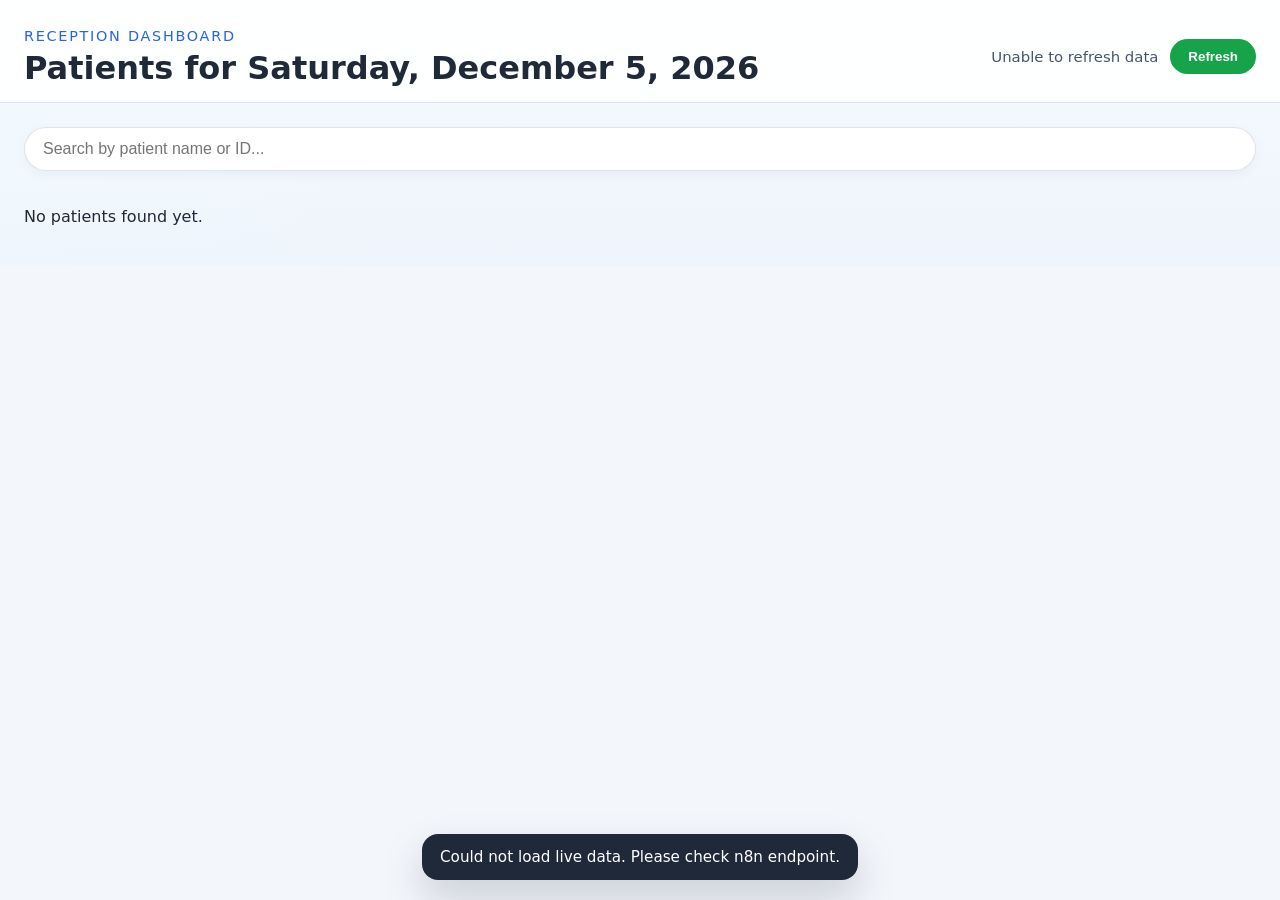
==== index.html @ f2a107e1 "Initial commit: MediFlow Patient Dashboard" ====
<!DOCTYPE html>
<html lang="en">
<head>
  <meta charset="UTF-8" />
  <meta name="viewport" content="width=device-width, initial-scale=1.0" />
  <title>Patients Dashboard</title>
  <link rel="stylesheet" href="styles.css" />
</head>
<body>
  <header class="page-header">
    <div class="page-header__content">
      <div>
        <p class="eyebrow">Reception Dashboard</p>
        <h1 id="page-title">Patients for</h1>
      </div>
      <div class="header-actions">
        <span id="refresh-status" class="small-text">Loading…</span>
        <button id="refresh-button" class="primary-button">Refresh</button>
      </div>
    </div>
  </header>

  <main class="page-main">
    <div class="search-bar">
      <input type="text" id="search-input" placeholder="Search by patient name or ID..." aria-label="Search patients" />
    </div>
    <section id="dashboard-grid" class="dashboard-grid" aria-live="polite"></section>
  </main>

  <div id="toast" class="toast hidden" role="status" aria-live="polite"></div>

  <script src="app.js"></script>
</body>
</html>
---- styles.css ----
:root {
  color-scheme: light;
  font-family: Inter, system-ui, -apple-system, BlinkMacSystemFont, "Segoe UI", sans-serif;
  background: #f3f6fb;
  color: #1f2937;
}

* {
  box-sizing: border-box;
}

html, body {
  min-height: 100%;
}

body {
  margin: 0;
  padding: 0;
  background: radial-gradient(circle at top left, rgba(240, 248, 255, 0.85), transparent 35%),
    linear-gradient(180deg, #f7fbff 0%, #eef4fb 100%);
}

.page-header {
  padding: 28px 24px 16px;
  background: rgba(255, 255, 255, 0.88);
  backdrop-filter: blur(12px);
  border-bottom: 1px solid #dbe4ee;
}

.page-header__content {
  max-width: 1280px;
  margin: 0 auto;
  display: flex;
  align-items: center;
  justify-content: space-between;
  gap: 16px;
}

.eyebrow {
  margin: 0 0 8px;
  font-size: 0.9rem;
  letter-spacing: 0.12em;
  text-transform: uppercase;
  color: #2563eb;
}

h1 {
  margin: 0;
  font-size: clamp(2rem, 2.5vw, 2.8rem);
  line-height: 1.05;
}

.header-actions {
  display: flex;
  align-items: center;
  gap: 12px;
}

.small-text {
  color: #475569;
  font-size: 0.93rem;
}

.primary-button,
.secondary-button,
.override-button {
  border: none;
  border-radius: 999px;
  padding: 10px 18px;
  font-weight: 600;
  cursor: pointer;
}

.primary-button {
  background: #16a34a;
  color: white;
}

.secondary-button {
  background: #3b82f6;
  color: white;
}

.override-button {
  background: #ffc9d9;
  color: #c2185b;
}

.page-main {
  max-width: 1280px;
  margin: 0 auto;
  padding: 24px;
}

.dashboard-grid {
  display: grid;
  grid-template-columns: repeat(3, minmax(0, 1fr));
  gap: 20px;
}

.category-card {
  background: rgba(255, 255, 255, 0.98);
  border: 1px solid rgba(148, 163, 184, 0.22);
  border-radius: 22px;
  box-shadow: 0 20px 60px rgba(15, 23, 42, 0.06);
  padding: 22px;
  width: 100%;
  aspect-ratio: 1 / 1;
  display: flex;
  flex-direction: column;
  overflow: hidden;
}

.category-card__title {
  margin: 0 0 16px;
  font-size: 1.15rem;
  color: #0f172a;
}

.patient-list {
  display: grid;
  gap: 14px;
  margin: 0;
  padding: 0 8px 0 0;
  list-style: none;
  flex: 1;
  overflow-y: auto;
}

.patient-card {
  display: grid;
  grid-template-columns: 1fr auto;
  gap: 12px;
  align-items: center;
  padding: 14px 16px;
  border-radius: 18px;
  background: #f8fbff;
  border: 1px solid rgba(148, 163, 184, 0.14);
}

.patient-card__main {
  display: grid;
  gap: 6px;
}

.patient-card__meta {
  display: flex;
  flex-wrap: wrap;
  align-items: center;
  gap: 8px;
  color: #475569;
  font-size: 0.92rem;
}

.patient-link {
  color: #0f172a;
  text-decoration: none;
  font-weight: 600;
}

.patient-link:hover {
  text-decoration: underline;
}

.badge {
  display: inline-flex;
  align-items: center;
  justify-content: center;
  border-radius: 999px;
  padding: 4px 12px;
  font-size: 0.8rem;
  font-weight: 700;
}

.badge.low {
  background: #dbeafe;
  color: #1d4ed8;
}

.badge.medium {
  background: #fef3c7;
  color: #92400e;
}

.badge.high {
  background: #fee2e2;
  color: #991b1b;
}

.patient-actions {
  display: grid;
  gap: 8px;
  justify-content: end;
}

.patient-actions button {
  width: 100%;
  min-width: 120px;
}

.status-pill {
  border-radius: 999px;
  padding: 4px 10px;
  background: #e2e8f0;
  color: #334155;
  font-size: 0.82rem;
  font-weight: 600;
}

.toast {
  position: fixed;
  bottom: 20px;
  left: 50%;
  transform: translateX(-50%);
  padding: 14px 18px;
  border-radius: 16px;
  background: rgba(15, 23, 42, 0.92);
  color: white;
  font-size: 0.95rem;
  box-shadow: 0 18px 40px rgba(15, 23, 42, 0.18);
  transition: transform 0.25s ease, opacity 0.25s ease;
}

.toast.hidden {
  opacity: 0;
  pointer-events: none;
  transform: translateX(-50%) translateY(20px);
}

@media (max-width: 1080px) {
  .dashboard-grid {
    grid-template-columns: repeat(2, minmax(0, 1fr));
  }
}

@media (max-width: 760px) {
  .page-header,
  .page-main {
    padding-left: 16px;
    padding-right: 16px;
  }

  .page-header__content {
    flex-direction: column;
    align-items: flex-start;
  }

  .dashboard-grid {
    grid-template-columns: 1fr;
  }

  .patient-card {
    grid-template-columns: 1fr;
  }

  .patient-actions {
    justify-content: stretch;
  }
}


.search-bar {
  margin-bottom: 20px;
}

.search-bar input {
  width: 100%;
  padding: 12px 18px;
  border: 1px solid rgba(148, 163, 184, 0.3);
  border-radius: 999px;
  font-size: 1rem;
  background: rgba(255, 255, 255, 0.98);
  box-shadow: 0 4px 12px rgba(15, 23, 42, 0.04);
  outline: none;
  transition: border-color 0.2s;
}

.search-bar input:focus {
  border-color: #3b82f6;
}
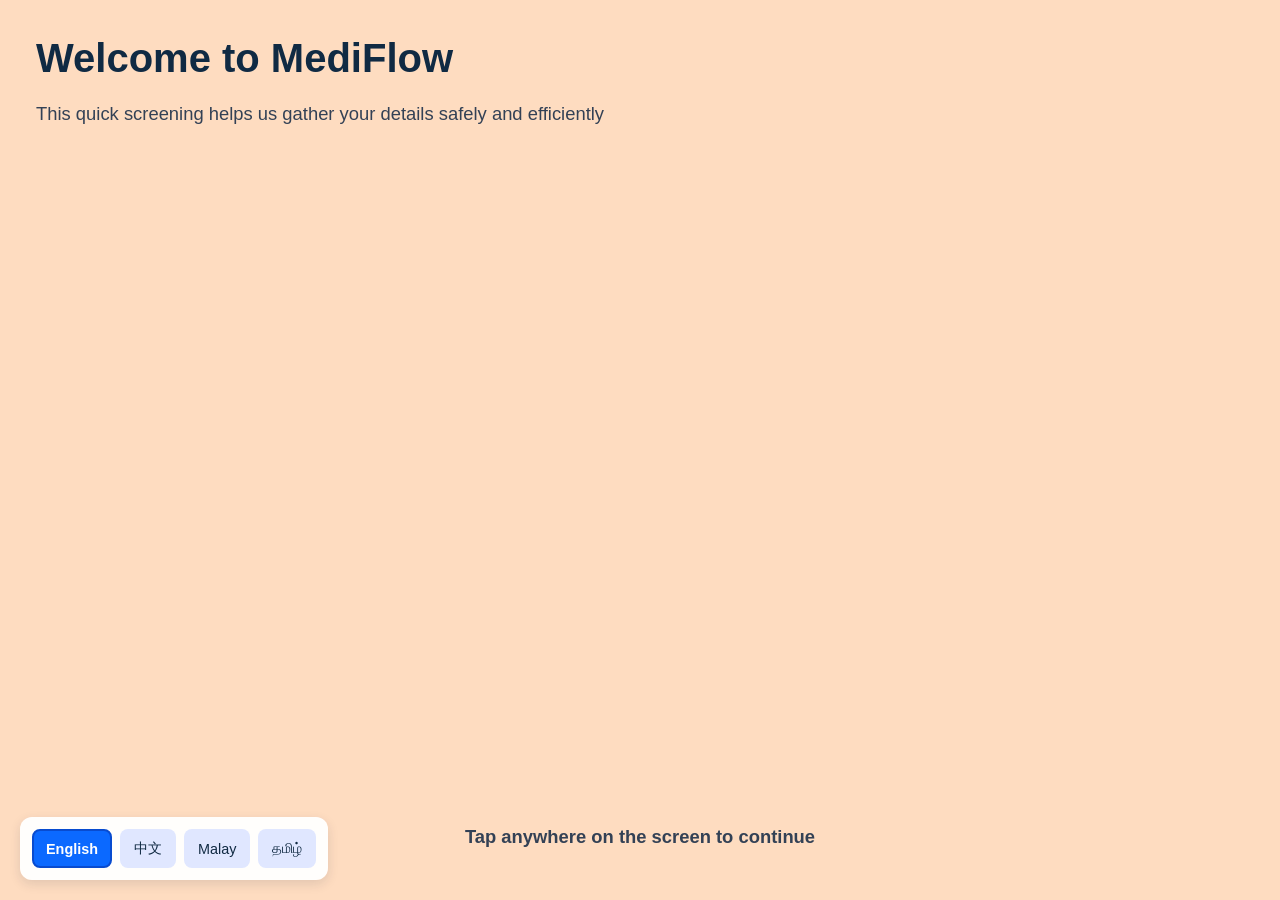
==== commit 0fd71208: "Add files via upload" ====
--- a/index.html
+++ b/index.html
@@ -1,34 +1,198 @@
-<!DOCTYPE html>
-<html lang="en">
-<head>
-  <meta charset="UTF-8" />
-  <meta name="viewport" content="width=device-width, initial-scale=1.0" />
-  <title>Patients Dashboard</title>
-  <link rel="stylesheet" href="styles.css" />
-</head>
-<body>
-  <header class="page-header">
-    <div class="page-header__content">
-      <div>
-        <p class="eyebrow">Reception Dashboard</p>
-        <h1 id="page-title">Patients for</h1>
-      </div>
-      <div class="header-actions">
-        <span id="refresh-status" class="small-text">Loading…</span>
-        <button id="refresh-button" class="primary-button">Refresh</button>
-      </div>
-    </div>
-  </header>
-
-  <main class="page-main">
-    <div class="search-bar">
-      <input type="text" id="search-input" placeholder="Search by patient name or ID..." aria-label="Search patients" />
-    </div>
-    <section id="dashboard-grid" class="dashboard-grid" aria-live="polite"></section>
-  </main>
-
-  <div id="toast" class="toast hidden" role="status" aria-live="polite"></div>
-
-  <script src="app.js"></script>
-</body>
-</html>
+<!DOCTYPE html>
+<html lang="en">
+  <head>
+    <meta charset="UTF-8" />
+    <meta name="viewport" content="width=device-width, initial-scale=1.0" />
+    <title>Symptom Screening Form</title>
+    <link rel="stylesheet" href="style.css" />
+  </head>
+  <body>
+    <main class="page-container">
+      <div class="pages">
+        <!-- Page 0: Welcome -->
+        <div class="page" data-page="0">
+          <div class="card">
+            <h2 data-i18n="welcome_title">Welcome to MediFlow</h2>
+            <p data-i18n="welcome_text">This quick screening helps us gather your details safely and efficiently.</p>
+            <p class="tap-hint" data-i18n="tap_hint">Tap anywhere on the screen to continue</p>
+          </div>
+        </div>
+
+        <!-- Page 1: NRIC -->
+        <div class="page" data-page="1">
+          <div class="card">
+            <h2 data-i18n="nric_title">Enter Your NRIC</h2>
+            <form id="page-1-form">
+              <div class="form-group">
+                <label for="nric" data-i18n="nric_label">NRIC</label>
+                <input id="nric" name="nric" type="text" maxlength="4" pattern="[A-Za-z0-9]{4}" placeholder="Last 4 chars" required />
+              </div>
+              <p class="tap-hint" data-i18n="tap_hint">Tap anywhere on the screen to continue</p>
+            </form>
+          </div>
+        </div>
+        <div class="page" data-page="2" style="display:none;">
+          <div class="card">
+            <h2 data-i18n="name_title">Enter Your Name</h2>
+            <form id="page-2-form">
+              <div class="form-group">
+                <label data-i18n="name_label">Name</label>
+                <input type="text" name="name" placeholder="Enter Your Name" required />
+              </div>
+              <div class="button-group">
+                <button type="button" class="btn-prev" data-i18n="previous">Previous</button>
+                <button type="button" class="btn-next" data-i18n="next">Next</button>
+              </div>
+            </form>
+          </div>
+        </div>
+        <!-- Page 2: Overseas Travel -->
+        <div class="page" data-page="3">
+          <div class="card">
+            <h2 data-i18n="overseas_title">Overseas Travel</h2>
+            <form id="page-3-form">
+              <div class="form-group">
+                <label data-i18n="overseas_label">Have you been overseas in the past few days?</label>
+                <div class="option-row">
+                  <label>
+                    <input type="radio" name="overseas" value="yes" required />
+                    <span data-i18n="yes">Yes</span>
+                  </label>
+                  <label>
+                    <input type="radio" name="overseas" value="no" />
+                    <span data-i18n="no">No</span>
+                  </label>
+                </div>
+              </div>
+              <div class="button-group">
+                <button type="button" class="btn-prev" data-i18n="previous">Previous</button>
+                <button type="button" class="btn-next" data-i18n="next">Next</button>
+              </div>
+            </form>
+          </div>
+        </div>
+
+        <!-- Page 3: Symptoms Checklist -->
+        <div class="page" data-page="4">
+          <div class="card">
+            <h2 data-i18n="symptoms_title">Do you have any of these symptoms?</h2>
+            <form id="page-4-form">
+              <div class="form-group">
+                <label class="checkbox-label">
+                  <input type="checkbox" name="symptoms" value="cough" />
+                  <span data-i18n="symptom_cough">Cough</span>
+                </label>
+                <label class="checkbox-label">
+                  <input type="checkbox" name="symptoms" value="fever" />
+                  <span data-i18n="symptom_fever">Fever</span>
+                </label>
+                <label class="checkbox-label">
+                  <input type="checkbox" name="symptoms" value="sore throat" />
+                  <span data-i18n="symptom_sore_throat">Sore Throat</span>
+                </label>
+                <label class="checkbox-label">
+                  <input type="checkbox" name="symptoms" value="runny nose" />
+                  <span data-i18n="symptom_runny_nose">Runny Nose</span>
+                </label>
+              </div>
+              <div class="button-group">
+                <button type="button" class="btn-prev" data-i18n="previous">Previous</button>
+                <button type="button" class="btn-next" data-i18n="next">Next</button>
+              </div>
+            </form>
+          </div>
+        </div>
+
+        <!-- Page 4: Fever Severity -->
+        <div class="page" data-page="5">
+          <div class="card">
+            <h2 data-i18n="fever_title">Fever Temperature</h2>
+            <form id="page-5-form">
+              <div class="form-group">
+                <label data-i18n="fever_label">Do you have a fever above 38°C?</label>
+                <div class="option-row">
+                  <label>
+                    <input type="radio" name="high_fever" value="yes" required />
+                    <span data-i18n="yes">Yes</span>
+                  </label>
+                  <label>
+                    <input type="radio" name="high_fever" value="no" />
+                    <span data-i18n="no">No</span>
+                  </label>
+                </div>
+              </div>
+              <div class="button-group">
+                <button type="button" class="btn-prev" data-i18n="previous">Previous</button>
+                <button type="button" class="btn-next" data-i18n="next">Next</button>
+              </div>
+            </form>
+          </div>
+        </div>
+
+        <!-- Page 5: Any Other Symptoms? -->
+        <div class="page" data-page="6">
+          <div class="card">
+            <h2 data-i18n="other_symptoms_title">Other Symptoms</h2>
+            <form id="page-6-form">
+              <div class="form-group">
+                <label data-i18n="other_symptoms_label">Do you have any other symptoms you want to include?</label>
+                <div class="option-row">
+                  <label>
+                    <input type="radio" name="other_symptoms" value="yes" required />
+                    <span data-i18n="yes">Yes</span>
+                  </label>
+                  <label>
+                    <input type="radio" name="other_symptoms" value="no" />
+                    <span data-i18n="no">No</span>
+                  </label>
+                </div>
+              </div>
+              <div class="button-group">
+                <button type="button" class="btn-prev" data-i18n="previous">Previous</button>
+                <button type="button" class="btn-next" data-i18n="next">Next</button>
+              </div>
+            </form>
+          </div>
+        </div>
+
+        <!-- Page 6: Additional Symptoms (Conditional) -->
+        <div class="page" data-page="7" style="display: none;">
+          <div class="card">
+            <h2 data-i18n="additional_symptoms_title">Describe Your Symptoms</h2>
+            <form id="page-7-form">
+              <div class="form-group">
+                <label for="additional-symptoms" data-i18n="additional_symptoms_label">Please describe any additional symptoms</label>
+                <textarea id="additional-symptoms" name="additional_symptoms" placeholder="e.g., cough, headache, body ache..."></textarea>
+              </div>
+              <div class="button-group">
+                <button type="button" class="btn-prev" data-i18n="previous">Previous</button>
+                <button type="button" class="btn-next" data-i18n="next">Next</button>
+              </div>
+            </form>
+          </div>
+        </div>
+
+        <!-- Page 7: Confirmation -->
+        <div class="page" data-page="8" style="display: none;">
+          <div class="card">
+            <h2 data-i18n="confirmation_title">Confirm Your Information</h2>
+            <div id="confirmation-summary" class="confirmation-summary"></div>
+            <div class="button-group">
+              <button type="button" class="btn-prev" data-i18n="previous">Previous</button>
+              <button type="button" id="btn-submit" class="btn-submit" data-i18n="submit">Submit</button>
+            </div>
+          </div>
+        </div>
+      </div>
+
+      <!-- Language Selector -->
+      <div class="language-selector">
+        <button class="lang-btn" data-lang="en" data-i18n="lang_en">English</button>
+        <button class="lang-btn" data-lang="zh" data-i18n="lang_zh">中文</button>
+        <button class="lang-btn" data-lang="ms" data-i18n="lang_ms">Malay</button>
+        <button class="lang-btn" data-lang="ta" data-i18n="lang_ta">தமிழ்</button>
+      </div>
+    </main>
+    <script src="app.js"></script>
+  </body>
+</html>
--- a/style.css
+++ b/style.css
@@ -0,0 +1,341 @@
+:root {
+  color-scheme: light;
+  font-family: "Segoe UI", Roboto, Arial, sans-serif;
+  background: #f4f8fb;
+  color: #14213d;
+  line-height: 1.6;
+}
+
+* {
+  box-sizing: border-box;
+}
+
+html, body {
+  margin: 0;
+  min-height: 100%;
+}
+
+body {
+  padding: 0;
+  min-height: 100vh;
+}
+
+.page-container {
+  width: 100%;
+  min-height: 100vh;
+  margin: 0;
+  position: relative;
+  padding: 0;
+}
+
+.pages {
+  display: flex;
+  flex-direction: column;
+  min-height: 100vh;
+}
+
+.page {
+  display: none;
+  min-height: 100vh;
+  display: flex;
+  align-items: stretch;
+  justify-content: center;
+}
+
+.page.active {
+  display: flex;
+}
+
+.card {
+  border-radius: 0;
+  background: #fedcc0;
+  padding: 36px;
+  box-shadow: none;
+  width: 100%;
+  min-height: 100vh;
+  display: flex;
+  flex-direction: column;
+  justify-content: flex-start;
+  position: relative;
+}
+
+.card h2 {
+  margin-top: 0;
+  margin-bottom: 18px;
+  color: #102a43;
+  align-self: flex-start;
+  text-align: left;
+  font-size: 2.5rem;
+  line-height: 1.1;
+  font-weight: 800;
+}
+
+.card p {
+  font-size: 1.15rem;
+  line-height: 1.7;
+  color: #334155;
+  max-width: 590px;
+  margin: 0 0 16px;
+}
+
+.form-group {
+  display: grid;
+  gap: 10px;
+  margin-bottom: 18px;
+}
+
+.option-row {
+  display: flex;
+  gap: 18px;
+  flex-wrap: wrap;
+}
+
+.option-row label {
+  display: flex;
+  gap: 8px;
+  align-items: center;
+  font-weight: 500;
+  color: #102a43;
+  cursor: pointer;
+}
+
+.checkbox-label {
+  display: flex;
+  gap: 10px;
+  align-items: center;
+  font-weight: 600;
+  color: #0b2545;
+  cursor: pointer;
+}
+
+label {
+  font-weight: 600;
+  color: #0b2545;
+}
+
+input,
+textarea,
+select {
+  width: 100%;
+  border: 2px solid #000000;
+  border-radius: 14px;
+  padding: 14px 16px;
+  font-size: 1rem;
+  background: #ffe7d9;
+  color: #102a43;
+}
+
+input[type="radio"],
+input[type="checkbox"] {
+  width: auto;
+}
+
+textarea {
+  min-height: 140px;
+  resize: vertical;
+  font-family: inherit;
+}
+
+button {
+  border: none;
+  border-radius: 14px;
+  background: #ffe7d9;
+  color: #ffe7d9;
+  padding: 16px 24px;
+  font-size: 1rem;
+  cursor: pointer;
+  transition: transform 160ms ease, box-shadow 160ms ease, background 160ms ease;
+}
+
+button:hover,
+button:focus-visible {
+  background: #084bcf;
+  box-shadow: 0 12px 22px rgba(11, 105, 255, 0.24);
+}
+
+button:disabled {
+  opacity: 0.72;
+  cursor: not-allowed;
+  background: #7c9cff;
+}
+
+.button-group {
+  display: flex;
+  gap: 12px;
+  margin-top: auto;
+  padding-top: 24px;
+  justify-content: flex-end;
+  position: absolute;
+  left: 36px;
+  right: 36px;
+  bottom: 104px;
+}
+
+.tap-hint {
+  position: absolute;
+  left: 50%;
+  bottom: 32px;
+  transform: translateX(-50%);
+  text-align: center;
+  margin: 0;
+  color: #64748b;
+  font-weight: 600;
+}
+
+.button-group button {
+  flex: 1;
+}
+
+.btn-next,
+.btn-submit {
+  background: #0b69ff;
+}
+
+.btn-prev {
+  background: #6b7280;
+}
+
+.btn-prev:hover,
+.btn-prev:focus-visible {
+  background: #4b5563;
+}
+
+.confirmation-summary {
+  background: #ffe7d9;
+  border-radius: 20px;
+  padding: 20px;
+  margin-bottom: 24px;
+  border: 2px solid #000000;
+}
+
+.summary-section {
+  padding: 12px 0;
+  border-bottom: 1px solid #dce5f0;
+  color: #0f3d64;
+}
+
+.summary-section:last-child {
+  border-bottom: none;
+}
+
+.summary-section strong {
+  display: block;
+  margin-bottom: 6px;
+  color: #102a43;
+}
+
+.language-selector {
+  position: fixed;
+  bottom: 20px;
+  left: 20px;
+  display: flex;
+  gap: 8px;
+  background: rgba(255, 255, 255, 0.95);
+  padding: 12px;
+  border-radius: 12px;
+  box-shadow: 0 4px 12px rgba(20, 33, 61, 0.12);
+  z-index: 1000;
+}
+
+.lang-btn {
+  background: #e0e7ff;
+  color: #102a43;
+  padding: 8px 12px;
+  border-radius: 8px;
+  font-size: 0.9rem;
+  cursor: pointer;
+  transition: all 160ms ease;
+  border: 2px solid transparent;
+}
+
+.lang-btn:hover {
+  background: #d0d9ff;
+}
+
+.lang-btn[data-lang="en"]:hover,
+.lang-btn[data-lang="zh"]:hover,
+.lang-btn[data-lang="ms"]:hover,
+.lang-btn[data-lang="ta"]:hover {
+  transform: scale(1.05);
+}
+
+.lang-btn[style*="font-weight: bold"] {
+  background: #0b69ff;
+  color: white;
+  border-color: #084bcf;
+}
+
+.hidden {
+  display: none;
+}
+
+@media (max-width: 880px) {
+  .button-group {
+    flex-direction: column;
+  }
+
+  .button-group button {
+    width: 100%;
+  }
+}
+
+@media (max-width: 640px) {
+  .page-container {
+    padding: 0;
+  }
+
+  .pages {
+    min-height: 100vh;
+  }
+
+  .page {
+    min-height: 100vh;
+  }
+
+  .card {
+    padding: 20px;
+    min-height: 100vh;
+  }
+
+  .button-group {
+    left: 20px;
+    right: 20px;
+    bottom: 104px;
+  }
+
+  .language-selector {
+    left: 10px;
+    bottom: 10px;
+    flex-wrap: wrap;
+    width: calc(100% - 20px);
+  }
+
+  .lang-btn {
+    flex: 1;
+    min-width: 60px;
+  }
+
+  button {
+    padding: 12px 16px;
+    font-size: 0.9rem;
+  }
+}
+
+.logout-btn {
+  position: fixed;
+  bottom: 20px;
+  right: 20px;
+  background: #dc2626; /* red */
+  color: #fff;
+  padding: 12px 18px;
+  border-radius: 8px;
+  font-size: 0.95rem;
+  cursor: pointer;
+  box-shadow: 0 4px 12px rgba(0,0,0,0.15);
+  z-index: 1000;
+  display: none; /* hidden on first page */
+}
+
+.logout-btn:hover {
+  background: #b91c1c;
+}
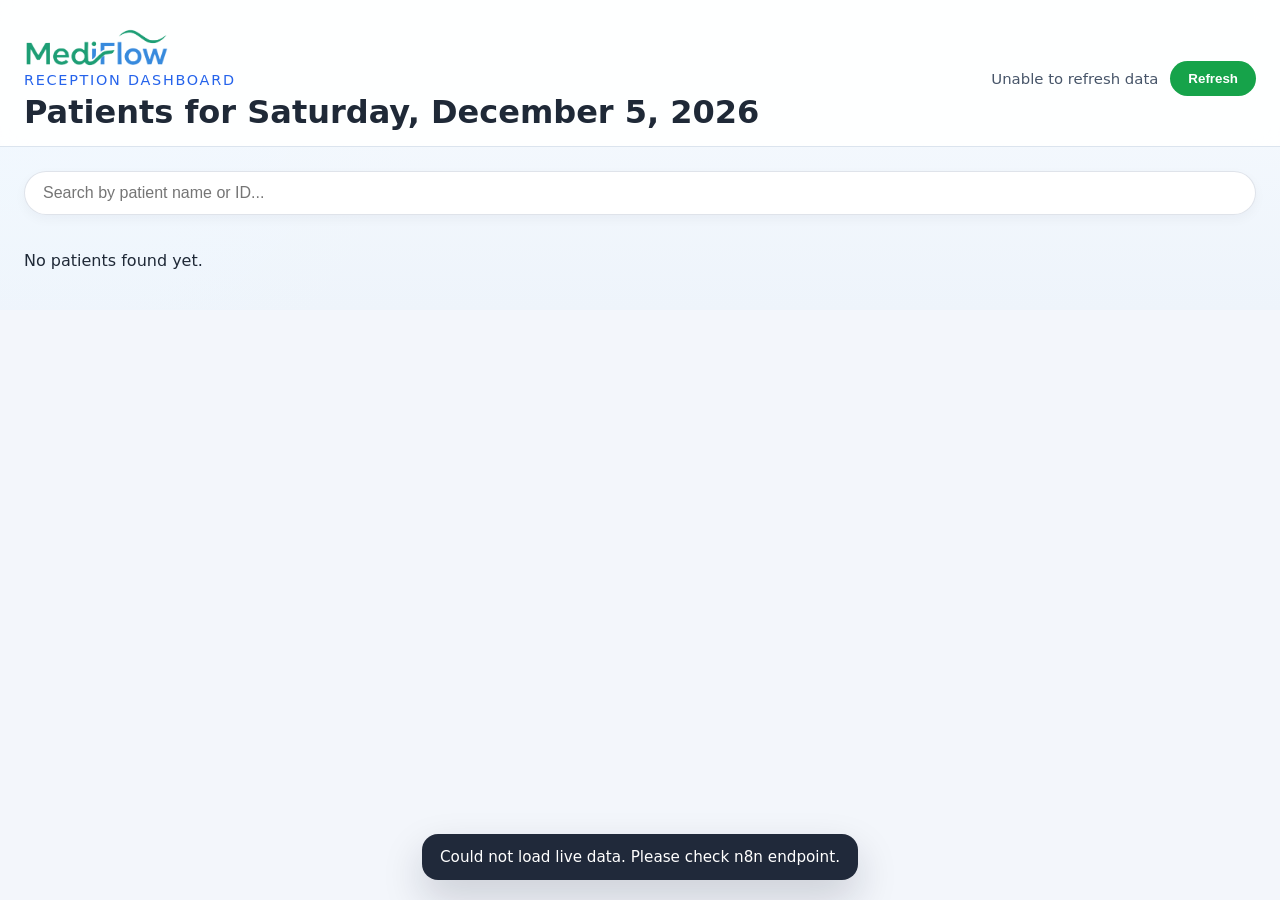
==== commit 8d808326: "Update dashboard: emergency button, search, countdown, EDM, telegram bot workflow" ====
--- a/index.html
+++ b/index.html
@@ -1,198 +1,37 @@
-<!DOCTYPE html>
-<html lang="en">
-  <head>
-    <meta charset="UTF-8" />
-    <meta name="viewport" content="width=device-width, initial-scale=1.0" />
-    <title>Symptom Screening Form</title>
-    <link rel="stylesheet" href="style.css" />
-  </head>
-  <body>
-    <main class="page-container">
-      <div class="pages">
-        <!-- Page 0: Welcome -->
-        <div class="page" data-page="0">
-          <div class="card">
-            <h2 data-i18n="welcome_title">Welcome to MediFlow</h2>
-            <p data-i18n="welcome_text">This quick screening helps us gather your details safely and efficiently.</p>
-            <p class="tap-hint" data-i18n="tap_hint">Tap anywhere on the screen to continue</p>
-          </div>
-        </div>
-
-        <!-- Page 1: NRIC -->
-        <div class="page" data-page="1">
-          <div class="card">
-            <h2 data-i18n="nric_title">Enter Your NRIC</h2>
-            <form id="page-1-form">
-              <div class="form-group">
-                <label for="nric" data-i18n="nric_label">NRIC</label>
-                <input id="nric" name="nric" type="text" maxlength="4" pattern="[A-Za-z0-9]{4}" placeholder="Last 4 chars" required />
-              </div>
-              <p class="tap-hint" data-i18n="tap_hint">Tap anywhere on the screen to continue</p>
-            </form>
-          </div>
-        </div>
-        <div class="page" data-page="2" style="display:none;">
-          <div class="card">
-            <h2 data-i18n="name_title">Enter Your Name</h2>
-            <form id="page-2-form">
-              <div class="form-group">
-                <label data-i18n="name_label">Name</label>
-                <input type="text" name="name" placeholder="Enter Your Name" required />
-              </div>
-              <div class="button-group">
-                <button type="button" class="btn-prev" data-i18n="previous">Previous</button>
-                <button type="button" class="btn-next" data-i18n="next">Next</button>
-              </div>
-            </form>
-          </div>
-        </div>
-        <!-- Page 2: Overseas Travel -->
-        <div class="page" data-page="3">
-          <div class="card">
-            <h2 data-i18n="overseas_title">Overseas Travel</h2>
-            <form id="page-3-form">
-              <div class="form-group">
-                <label data-i18n="overseas_label">Have you been overseas in the past few days?</label>
-                <div class="option-row">
-                  <label>
-                    <input type="radio" name="overseas" value="yes" required />
-                    <span data-i18n="yes">Yes</span>
-                  </label>
-                  <label>
-                    <input type="radio" name="overseas" value="no" />
-                    <span data-i18n="no">No</span>
-                  </label>
-                </div>
-              </div>
-              <div class="button-group">
-                <button type="button" class="btn-prev" data-i18n="previous">Previous</button>
-                <button type="button" class="btn-next" data-i18n="next">Next</button>
-              </div>
-            </form>
-          </div>
-        </div>
-
-        <!-- Page 3: Symptoms Checklist -->
-        <div class="page" data-page="4">
-          <div class="card">
-            <h2 data-i18n="symptoms_title">Do you have any of these symptoms?</h2>
-            <form id="page-4-form">
-              <div class="form-group">
-                <label class="checkbox-label">
-                  <input type="checkbox" name="symptoms" value="cough" />
-                  <span data-i18n="symptom_cough">Cough</span>
-                </label>
-                <label class="checkbox-label">
-                  <input type="checkbox" name="symptoms" value="fever" />
-                  <span data-i18n="symptom_fever">Fever</span>
-                </label>
-                <label class="checkbox-label">
-                  <input type="checkbox" name="symptoms" value="sore throat" />
-                  <span data-i18n="symptom_sore_throat">Sore Throat</span>
-                </label>
-                <label class="checkbox-label">
-                  <input type="checkbox" name="symptoms" value="runny nose" />
-                  <span data-i18n="symptom_runny_nose">Runny Nose</span>
-                </label>
-              </div>
-              <div class="button-group">
-                <button type="button" class="btn-prev" data-i18n="previous">Previous</button>
-                <button type="button" class="btn-next" data-i18n="next">Next</button>
-              </div>
-            </form>
-          </div>
-        </div>
-
-        <!-- Page 4: Fever Severity -->
-        <div class="page" data-page="5">
-          <div class="card">
-            <h2 data-i18n="fever_title">Fever Temperature</h2>
-            <form id="page-5-form">
-              <div class="form-group">
-                <label data-i18n="fever_label">Do you have a fever above 38°C?</label>
-                <div class="option-row">
-                  <label>
-                    <input type="radio" name="high_fever" value="yes" required />
-                    <span data-i18n="yes">Yes</span>
-                  </label>
-                  <label>
-                    <input type="radio" name="high_fever" value="no" />
-                    <span data-i18n="no">No</span>
-                  </label>
-                </div>
-              </div>
-              <div class="button-group">
-                <button type="button" class="btn-prev" data-i18n="previous">Previous</button>
-                <button type="button" class="btn-next" data-i18n="next">Next</button>
-              </div>
-            </form>
-          </div>
-        </div>
-
-        <!-- Page 5: Any Other Symptoms? -->
-        <div class="page" data-page="6">
-          <div class="card">
-            <h2 data-i18n="other_symptoms_title">Other Symptoms</h2>
-            <form id="page-6-form">
-              <div class="form-group">
-                <label data-i18n="other_symptoms_label">Do you have any other symptoms you want to include?</label>
-                <div class="option-row">
-                  <label>
-                    <input type="radio" name="other_symptoms" value="yes" required />
-                    <span data-i18n="yes">Yes</span>
-                  </label>
-                  <label>
-                    <input type="radio" name="other_symptoms" value="no" />
-                    <span data-i18n="no">No</span>
-                  </label>
-                </div>
-              </div>
-              <div class="button-group">
-                <button type="button" class="btn-prev" data-i18n="previous">Previous</button>
-                <button type="button" class="btn-next" data-i18n="next">Next</button>
-              </div>
-            </form>
-          </div>
-        </div>
-
-        <!-- Page 6: Additional Symptoms (Conditional) -->
-        <div class="page" data-page="7" style="display: none;">
-          <div class="card">
-            <h2 data-i18n="additional_symptoms_title">Describe Your Symptoms</h2>
-            <form id="page-7-form">
-              <div class="form-group">
-                <label for="additional-symptoms" data-i18n="additional_symptoms_label">Please describe any additional symptoms</label>
-                <textarea id="additional-symptoms" name="additional_symptoms" placeholder="e.g., cough, headache, body ache..."></textarea>
-              </div>
-              <div class="button-group">
-                <button type="button" class="btn-prev" data-i18n="previous">Previous</button>
-                <button type="button" class="btn-next" data-i18n="next">Next</button>
-              </div>
-            </form>
-          </div>
-        </div>
-
-        <!-- Page 7: Confirmation -->
-        <div class="page" data-page="8" style="display: none;">
-          <div class="card">
-            <h2 data-i18n="confirmation_title">Confirm Your Information</h2>
-            <div id="confirmation-summary" class="confirmation-summary"></div>
-            <div class="button-group">
-              <button type="button" class="btn-prev" data-i18n="previous">Previous</button>
-              <button type="button" id="btn-submit" class="btn-submit" data-i18n="submit">Submit</button>
-            </div>
-          </div>
-        </div>
-      </div>
-
-      <!-- Language Selector -->
-      <div class="language-selector">
-        <button class="lang-btn" data-lang="en" data-i18n="lang_en">English</button>
-        <button class="lang-btn" data-lang="zh" data-i18n="lang_zh">中文</button>
-        <button class="lang-btn" data-lang="ms" data-i18n="lang_ms">Malay</button>
-        <button class="lang-btn" data-lang="ta" data-i18n="lang_ta">தமிழ்</button>
-      </div>
-    </main>
-    <script src="app.js"></script>
-  </body>
-</html>
+<!DOCTYPE html>
+<html lang="en">
+<head>
+  <meta charset="UTF-8" />
+  <meta name="viewport" content="width=device-width, initial-scale=1.0" />
+  <title>Patients Dashboard</title>
+  <link rel="stylesheet" href="styles.css" />
+</head>
+<body>
+  <header class="page-header">
+    <div class="page-header__content">
+      <div class="header-brand">
+        <div>
+          <img src="Promotional Package/mediflow_1st_generation_logo.png" alt="MediFlow" class="header-logo" />
+          <p class="eyebrow">Reception Dashboard</p>
+          <h1 id="page-title">Patients for</h1>
+        </div>
+      </div>
+      <div class="header-actions">
+        <span id="refresh-status" class="small-text">Loading…</span>
+        <button id="refresh-button" class="primary-button">Refresh</button>
+      </div>
+    </div>
+  </header>
+
+  <main class="page-main">
+    <div class="search-bar">
+      <input type="text" id="search-input" placeholder="Search by patient name or ID..." aria-label="Search patients" />
+    </div>
+    <section id="dashboard-grid" class="dashboard-grid" aria-live="polite"></section>
+  </main>
+
+  <div id="toast" class="toast hidden" role="status" aria-live="polite"></div>
+
+  <script src="app.js"></script>
+</body>
+</html>
--- a/styles.css
+++ b/styles.css
@@ -0,0 +1,292 @@
+:root {
+  color-scheme: light;
+  font-family: Inter, system-ui, -apple-system, BlinkMacSystemFont, "Segoe UI", sans-serif;
+  background: #f3f6fb;
+  color: #1f2937;
+}
+
+* {
+  box-sizing: border-box;
+}
+
+html, body {
+  min-height: 100%;
+}
+
+body {
+  margin: 0;
+  padding: 0;
+  background: radial-gradient(circle at top left, rgba(240, 248, 255, 0.85), transparent 35%),
+    linear-gradient(180deg, #f7fbff 0%, #eef4fb 100%);
+}
+
+.page-header {
+  padding: 28px 24px 16px;
+  background: rgba(255, 255, 255, 0.88);
+  backdrop-filter: blur(12px);
+  border-bottom: 1px solid #dbe4ee;
+}
+
+.page-header__content {
+  max-width: 1280px;
+  margin: 0 auto;
+  display: flex;
+  align-items: center;
+  justify-content: space-between;
+  gap: 16px;
+}
+
+.eyebrow {
+  margin: 0 0 8px;
+  font-size: 0.9rem;
+  letter-spacing: 0.12em;
+  text-transform: uppercase;
+  color: #2563eb;
+}
+
+h1 {
+  margin: 0;
+  font-size: clamp(2rem, 2.5vw, 2.8rem);
+  line-height: 1.05;
+}
+
+.header-actions {
+  display: flex;
+  align-items: center;
+  gap: 12px;
+}
+
+.small-text {
+  color: #475569;
+  font-size: 0.93rem;
+}
+
+.primary-button,
+.secondary-button,
+.override-button {
+  border: none;
+  border-radius: 999px;
+  padding: 10px 18px;
+  font-weight: 600;
+  cursor: pointer;
+}
+
+.primary-button {
+  background: #16a34a;
+  color: white;
+}
+
+.secondary-button {
+  background: #3b82f6;
+  color: white;
+}
+
+.override-button {
+  background: #dc2626;
+  color: white;
+}
+
+.page-main {
+  max-width: 1280px;
+  margin: 0 auto;
+  padding: 24px;
+}
+
+.dashboard-grid {
+  display: grid;
+  grid-template-columns: repeat(3, minmax(0, 1fr));
+  gap: 20px;
+}
+
+.category-card {
+  background: rgba(255, 255, 255, 0.98);
+  border: 1px solid rgba(148, 163, 184, 0.22);
+  border-radius: 22px;
+  box-shadow: 0 20px 60px rgba(15, 23, 42, 0.06);
+  padding: 22px;
+  width: 100%;
+  aspect-ratio: 1 / 1;
+  display: flex;
+  flex-direction: column;
+  overflow: hidden;
+}
+
+.category-card__title {
+  margin: 0 0 16px;
+  font-size: 1.15rem;
+  color: #0f172a;
+}
+
+.patient-list {
+  display: grid;
+  gap: 14px;
+  margin: 0;
+  padding: 0 8px 0 0;
+  list-style: none;
+  flex: 1;
+  overflow-y: auto;
+}
+
+.patient-card {
+  display: grid;
+  grid-template-columns: 1fr auto;
+  gap: 12px;
+  align-items: center;
+  padding: 14px 16px;
+  border-radius: 18px;
+  background: #f8fbff;
+  border: 1px solid rgba(148, 163, 184, 0.14);
+}
+
+.patient-card__main {
+  display: grid;
+  gap: 6px;
+}
+
+.patient-card__meta {
+  display: flex;
+  flex-wrap: wrap;
+  align-items: center;
+  gap: 8px;
+  color: #475569;
+  font-size: 0.92rem;
+}
+
+.patient-link {
+  color: #0f172a;
+  text-decoration: none;
+  font-weight: 600;
+}
+
+.patient-link:hover {
+  text-decoration: underline;
+}
+
+.badge {
+  display: inline-flex;
+  align-items: center;
+  justify-content: center;
+  border-radius: 999px;
+  padding: 4px 12px;
+  font-size: 0.8rem;
+  font-weight: 700;
+}
+
+.badge.low {
+  background: #dbeafe;
+  color: #1d4ed8;
+}
+
+.badge.medium {
+  background: #fef3c7;
+  color: #92400e;
+}
+
+.badge.high {
+  background: #fee2e2;
+  color: #991b1b;
+}
+
+.patient-actions {
+  display: grid;
+  gap: 8px;
+  justify-content: end;
+}
+
+.patient-actions button {
+  width: 100%;
+  min-width: 120px;
+}
+
+.status-pill {
+  border-radius: 999px;
+  padding: 4px 10px;
+  background: #e2e8f0;
+  color: #334155;
+  font-size: 0.82rem;
+  font-weight: 600;
+}
+
+.toast {
+  position: fixed;
+  bottom: 20px;
+  left: 50%;
+  transform: translateX(-50%);
+  padding: 14px 18px;
+  border-radius: 16px;
+  background: rgba(15, 23, 42, 0.92);
+  color: white;
+  font-size: 0.95rem;
+  box-shadow: 0 18px 40px rgba(15, 23, 42, 0.18);
+  transition: transform 0.25s ease, opacity 0.25s ease;
+}
+
+.toast.hidden {
+  opacity: 0;
+  pointer-events: none;
+  transform: translateX(-50%) translateY(20px);
+}
+
+@media (max-width: 1080px) {
+  .dashboard-grid {
+    grid-template-columns: repeat(2, minmax(0, 1fr));
+  }
+}
+
+@media (max-width: 760px) {
+  .page-header,
+  .page-main {
+    padding-left: 16px;
+    padding-right: 16px;
+  }
+
+  .page-header__content {
+    flex-direction: column;
+    align-items: flex-start;
+  }
+
+  .dashboard-grid {
+    grid-template-columns: 1fr;
+  }
+
+  .patient-card {
+    grid-template-columns: 1fr;
+  }
+
+  .patient-actions {
+    justify-content: stretch;
+  }
+}
+
+
+.search-bar {
+  margin-bottom: 20px;
+}
+
+.search-bar input {
+  width: 100%;
+  padding: 12px 18px;
+  border: 1px solid rgba(148, 163, 184, 0.3);
+  border-radius: 999px;
+  font-size: 1rem;
+  background: rgba(255, 255, 255, 0.98);
+  box-shadow: 0 4px 12px rgba(15, 23, 42, 0.04);
+  outline: none;
+  transition: border-color 0.2s;
+}
+
+.search-bar input:focus {
+  border-color: #3b82f6;
+}
+
+
+.header-brand {
+  display: flex;
+  flex-direction: column;
+  gap: 8px;
+}
+
+.header-logo {
+  height: 40px;
+  width: auto;
+}
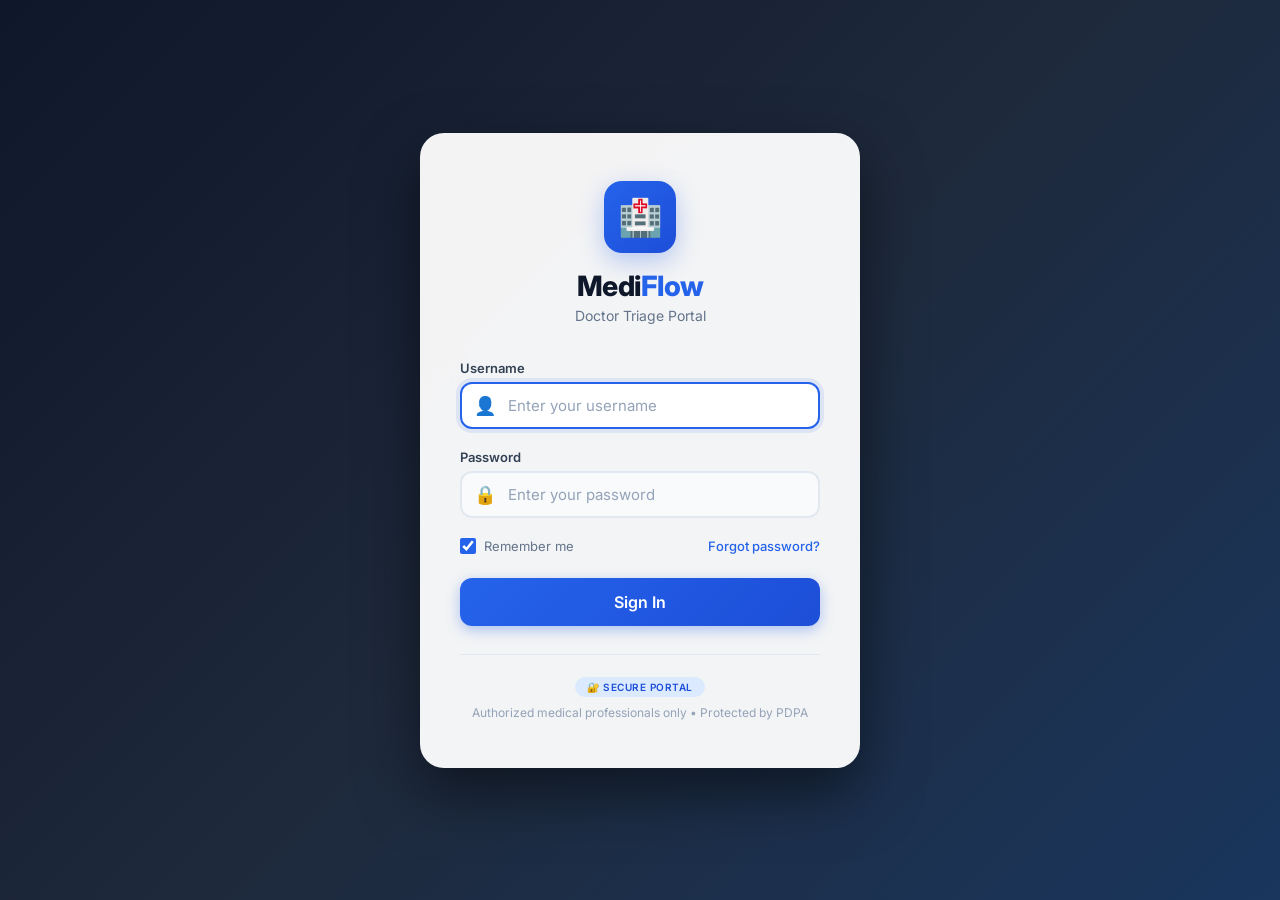
==== commit 7769e524: "Add files via upload" ====
--- a/index.html
+++ b/index.html
@@ -1,37 +1,369 @@
-<!DOCTYPE html>
-<html lang="en">
-<head>
-  <meta charset="UTF-8" />
-  <meta name="viewport" content="width=device-width, initial-scale=1.0" />
-  <title>Patients Dashboard</title>
-  <link rel="stylesheet" href="styles.css" />
-</head>
-<body>
-  <header class="page-header">
-    <div class="page-header__content">
-      <div class="header-brand">
-        <div>
-          <img src="Promotional Package/mediflow_1st_generation_logo.png" alt="MediFlow" class="header-logo" />
-          <p class="eyebrow">Reception Dashboard</p>
-          <h1 id="page-title">Patients for</h1>
-        </div>
-      </div>
-      <div class="header-actions">
-        <span id="refresh-status" class="small-text">Loading…</span>
-        <button id="refresh-button" class="primary-button">Refresh</button>
-      </div>
-    </div>
-  </header>
-
-  <main class="page-main">
-    <div class="search-bar">
-      <input type="text" id="search-input" placeholder="Search by patient name or ID..." aria-label="Search patients" />
-    </div>
-    <section id="dashboard-grid" class="dashboard-grid" aria-live="polite"></section>
-  </main>
-
-  <div id="toast" class="toast hidden" role="status" aria-live="polite"></div>
-
-  <script src="app.js"></script>
-</body>
-</html>
+<!DOCTYPE html>
+<html lang="en">
+<head>
+    <meta charset="UTF-8" />
+    <meta name="viewport" content="width=device-width, initial-scale=1.0" />
+    <title>MediFlow - Doctor Login</title>
+    <link href="https://fonts.googleapis.com/css2?family=Inter:wght@300;400;500;600;700;800&display=swap" rel="stylesheet" />
+    <style>
+        /* Reset & Base */
+        * { margin: 0; padding: 0; box-sizing: border-box; }
+        body {
+            font-family: 'Inter', -apple-system, BlinkMacSystemFont, sans-serif;
+            background: linear-gradient(135deg, #0f172a 0%, #1e293b 50%, #1a365d 100%);
+            min-height: 100vh;
+            display: flex;
+            justify-content: center;
+            align-items: center;
+            padding: 20px;
+        }
+        .login-container {
+            background: rgba(255, 255, 255, 0.95);
+            backdrop-filter: blur(20px);
+            border-radius: 24px;
+            padding: 48px 40px;
+            width: 100%;
+            max-width: 440px;
+            box-shadow: 0 25px 60px rgba(0, 0, 0, 0.5);
+            animation: slideUp 0.6s ease-out;
+        }
+        @keyframes slideUp {
+            from { opacity: 0; transform: translateY(30px); }
+            to { opacity: 1; transform: translateY(0); }
+        }
+        .login-header { text-align: center; margin-bottom: 36px; }
+        .login-header .logo {
+            display: inline-flex;
+            align-items: center;
+            justify-content: center;
+            width: 72px;
+            height: 72px;
+            background: linear-gradient(135deg, #2563eb, #1d4ed8);
+            border-radius: 18px;
+            font-size: 36px;
+            margin-bottom: 16px;
+            box-shadow: 0 8px 24px rgba(37, 99, 235, 0.3);
+        }
+        .login-header h1 {
+            font-size: 28px;
+            font-weight: 800;
+            color: #0f172a;
+            letter-spacing: -0.5px;
+        }
+        .login-header h1 span { color: #2563eb; }
+        .login-header p { color: #64748b; font-size: 14px; margin-top: 4px; }
+        .form-group { margin-bottom: 20px; }
+        .form-group label {
+            display: block;
+            font-size: 13px;
+            font-weight: 600;
+            color: #334155;
+            margin-bottom: 6px;
+        }
+        .form-group .input-wrapper { position: relative; }
+        .form-group .input-wrapper .icon {
+            position: absolute;
+            left: 14px;
+            top: 50%;
+            transform: translateY(-50%);
+            color: #94a3b8;
+            font-size: 18px;
+        }
+        .form-group input {
+            width: 100%;
+            padding: 12px 16px 12px 46px;
+            border: 2px solid #e2e8f0;
+            border-radius: 12px;
+            font-size: 15px;
+            font-family: 'Inter', sans-serif;
+            outline: none;
+            transition: all 0.2s;
+            background: #f8fafc;
+            color: #0f172a;
+        }
+        .form-group input:focus {
+            border-color: #2563eb;
+            background: white;
+            box-shadow: 0 0 0 4px rgba(37, 99, 235, 0.1);
+        }
+        .form-group input::placeholder { color: #94a3b8; }
+        .form-options {
+            display: flex;
+            justify-content: space-between;
+            align-items: center;
+            margin-bottom: 24px;
+        }
+        .form-options .remember {
+            display: flex;
+            align-items: center;
+            gap: 8px;
+            font-size: 13px;
+            color: #64748b;
+            cursor: pointer;
+        }
+        .form-options .remember input[type="checkbox"] {
+            width: 16px;
+            height: 16px;
+            accent-color: #2563eb;
+            cursor: pointer;
+        }
+        .form-options .forgot {
+            font-size: 13px;
+            color: #2563eb;
+            text-decoration: none;
+            font-weight: 500;
+        }
+        .form-options .forgot:hover { text-decoration: underline; }
+        .login-btn {
+            width: 100%;
+            padding: 14px;
+            background: linear-gradient(135deg, #2563eb, #1d4ed8);
+            color: white;
+            border: none;
+            border-radius: 12px;
+            font-size: 16px;
+            font-weight: 600;
+            font-family: 'Inter', sans-serif;
+            cursor: pointer;
+            transition: all 0.2s;
+            box-shadow: 0 4px 14px rgba(37, 99, 235, 0.35);
+        }
+        .login-btn:hover {
+            transform: translateY(-2px);
+            box-shadow: 0 8px 24px rgba(37, 99, 235, 0.45);
+        }
+        .login-btn:disabled {
+            opacity: 0.7;
+            cursor: not-allowed;
+            transform: none;
+        }
+        .login-btn .spinner {
+            display: none;
+            width: 20px;
+            height: 20px;
+            border: 3px solid rgba(255,255,255,0.3);
+            border-top-color: white;
+            border-radius: 50%;
+            animation: spin 0.8s linear infinite;
+            margin: 0 auto;
+        }
+        .login-btn.loading .spinner { display: block; }
+        .login-btn.loading .btn-text { display: none; }
+        @keyframes spin { to { transform: rotate(360deg); } }
+        .error-message {
+            background: #fef2f2;
+            border: 1px solid #fca5a5;
+            border-radius: 10px;
+            padding: 12px 16px;
+            color: #991b1b;
+            font-size: 14px;
+            margin-bottom: 16px;
+            display: none;
+            align-items: center;
+            gap: 10px;
+        }
+        .error-message.show { display: flex; }
+        .login-footer {
+            text-align: center;
+            margin-top: 28px;
+            padding-top: 20px;
+            border-top: 1px solid #e2e8f0;
+        }
+        .login-footer p { font-size: 12px; color: #94a3b8; }
+        .login-footer .badge {
+            display: inline-block;
+            font-size: 10px;
+            font-weight: 600;
+            padding: 4px 12px;
+            background: #dbeafe;
+            color: #1d4ed8;
+            border-radius: 20px;
+            margin-bottom: 8px;
+            letter-spacing: 0.5px;
+            text-transform: uppercase;
+        }
+        @media (max-width: 480px) {
+            .login-container { padding: 32px 24px; border-radius: 16px; }
+        }
+    </style>
+</head>
+<body>
+    <div class="login-container">
+        <!-- Header -->
+        <div class="login-header">
+            <div class="logo">🏥</div>
+            <h1>Medi<span>Flow</span></h1>
+            <p>Doctor Triage Portal</p>
+        </div>
+
+        <!-- Error Message -->
+        <div class="error-message" id="errorMessage">
+            <span>⚠️</span>
+            <span id="errorText">Invalid credentials. Please try again.</span>
+        </div>
+
+        <!-- Login Form -->
+        <form id="loginForm" onsubmit="handleLogin(event)">
+            <div class="form-group">
+                <label>Username</label>
+                <div class="input-wrapper">
+                    <span class="icon">👤</span>
+                    <input
+                        type="text"
+                        id="username"
+                        placeholder="Enter your username"
+                        required
+                        autofocus
+                    />
+                </div>
+            </div>
+
+            <div class="form-group">
+                <label>Password</label>
+                <div class="input-wrapper">
+                    <span class="icon">🔒</span>
+                    <input
+                        type="password"
+                        id="password"
+                        placeholder="Enter your password"
+                        required
+                    />
+                </div>
+            </div>
+
+            <div class="form-options">
+                <label class="remember">
+                    <input type="checkbox" checked />
+                    Remember me
+                </label>
+                <a href="#" class="forgot">Forgot password?</a>
+            </div>
+
+            <button type="submit" class="login-btn" id="loginBtn">
+                <span class="btn-text">Sign In</span>
+                <span class="spinner"></span>
+            </button>
+        </form>
+
+        <!-- Footer -->
+        <div class="login-footer">
+            <div class="badge">🔐 Secure Portal</div>
+            <p>Authorized medical professionals only &bull; Protected by PDPA</p>
+        </div>
+    </div>
+
+    <script>
+        // ============================================
+        // DOCTOR CREDENTIALS (Prototype)
+        // ============================================
+
+        const VALID_CREDENTIALS = {
+            'dr.weiming': { password: 'password123', name: 'Dr Wei Ming Lim', role: 'Physician', id: 'D001' },
+            'dr.junhao': { password: 'password123', name: 'Dr Jun Hao Hassan', role: 'Physician', id: 'D002' },
+            'dr.rajan': { password: 'password123', name: 'Dr Rajan Kumar', role: 'Physician', id: 'D003' },
+            'dr.arjun': { password: 'password123', name: 'Dr Arjun Chen', role: 'Physician', id: 'D004' },
+            'dr.farid': { password: 'password123', name: 'Dr Farid Chen', role: 'Physician', id: 'D005' },
+            'dr.hafiz': { password: 'password123', name: 'Dr Hafiz Goh', role: 'Physician', id: 'D006' },
+            'dr.choon': { password: 'password123', name: 'Dr Choon Hock Lim', role: 'Physician', id: 'D007' },
+            'dr.boonkiat': { password: 'password123', name: 'Dr Boon Kiat Ismail', role: 'Physician', id: 'D008' },
+            'dr.vishal': { password: 'password123', name: 'Dr Vishal Lee', role: 'Physician', id: 'D009' },
+            'dr.pradeep': { password: 'password123', name: 'Dr Pradeep Lim', role: 'Physician', id: 'D010' },
+            'dr.ahmad': { password: 'password123', name: 'Dr Ahmad Raja', role: 'Physician', id: 'D011' },
+            'dr.rizal': { password: 'password123', name: 'Dr Rizal Chua', role: 'Physician', id: 'D012' },
+            'dr.meiling': { password: 'password123', name: 'Dr Mei Ling Ismail', role: 'Physician', id: 'D013' },
+            'dr.huiying': { password: 'password123', name: 'Dr Hui Ying Hassan', role: 'Physician', id: 'D014' },
+            'dr.priya': { password: 'password123', name: 'Dr Priya Ismail', role: 'Physician', id: 'D015' },
+            'dr.divya': { password: 'password123', name: 'Dr Divya Hassan', role: 'Physician', id: 'D016' },
+            'dr.nurul': { password: 'password123', name: 'Dr Nurul Raja', role: 'Physician', id: 'D017' },
+            'dr.siti': { password: 'password123', name: 'Dr Siti Lim', role: 'Physician', id: 'D018' },
+            'dr.xiaoting': { password: 'password123', name: 'Dr Xiao Ting Goh', role: 'Physician', id: 'D019' },
+            'dr.jiaen': { password: 'password123', name: 'Dr Jia En Chen', role: 'Physician', id: 'D020' },
+            'dr.lakshmi': { password: 'password123', name: 'Dr Lakshmi Raja', role: 'Physician', id: 'D021' },
+            'dr.aisyah': { password: 'password123', name: 'Dr Aisyah Ng', role: 'Physician', id: 'D022' },
+            'dr.huimin': { password: 'password123', name: 'Dr Hui Min Lee', role: 'Physician', id: 'D023' },
+            'dr.xiufen': { password: 'password123', name: 'Dr Xiu Fen Chua', role: 'Physician', id: 'D024' },
+            'admin': { password: 'admin123', name: 'System Admin', role: 'Administrator', id: 'ADMIN' }
+        };
+
+        // ============================================
+        // LOGIN HANDLER
+        // ============================================
+
+        function handleLogin(event) {
+            event.preventDefault();
+
+            const username = document.getElementById('username').value.trim();
+            const password = document.getElementById('password').value.trim();
+            const btn = document.getElementById('loginBtn');
+            const errorMsg = document.getElementById('errorMessage');
+            const errorText = document.getElementById('errorText');
+
+            if (!username || !password) {
+                errorText.textContent = 'Please enter both username and password.';
+                errorMsg.classList.add('show');
+                return;
+            }
+
+            btn.classList.add('loading');
+            btn.disabled = true;
+            errorMsg.classList.remove('show');
+
+            // Simulate authentication
+            setTimeout(() => {
+                const user = VALID_CREDENTIALS[username];
+
+                if (user && user.password === password) {
+                    // Generate JWT token (simple)
+                    const token = btoa(JSON.stringify({
+                        doctor_id: user.id,
+                        doctor_name: user.name,
+                        role: user.role,
+                        exp: Date.now() + 3600000 // 1 hour
+                    }));
+
+                    // Store in localStorage
+                    localStorage.setItem('jwt_token', token);
+                    localStorage.setItem('doctor_info', JSON.stringify({
+                        id: user.id,
+                        name: user.name,
+                        role: user.role
+                    }));
+
+                    // Redirect to dashboard
+                    window.location.href = 'dashboard.html';
+                } else {
+                    errorText.textContent = 'Invalid credentials. Please try again.';
+                    errorMsg.classList.add('show');
+                    btn.classList.remove('loading');
+                    btn.disabled = false;
+                }
+            }, 800);
+        }
+
+        // Enter key support
+        document.addEventListener('keydown', function(e) {
+            if (e.key === 'Enter') {
+                document.getElementById('loginForm').dispatchEvent(new Event('submit'));
+            }
+        });
+
+        // Check if already logged in
+        const token = localStorage.getItem('jwt_token');
+        if (token) {
+            try {
+                const decoded = JSON.parse(atob(token));
+                if (decoded.exp > Date.now()) {
+                    window.location.href = 'dashboard.html';
+                } else {
+                    localStorage.removeItem('jwt_token');
+                    localStorage.removeItem('doctor_info');
+                }
+            } catch (e) {
+                localStorage.removeItem('jwt_token');
+                localStorage.removeItem('doctor_info');
+            }
+        }
+        
+    </script>
+</body>
+</html>
